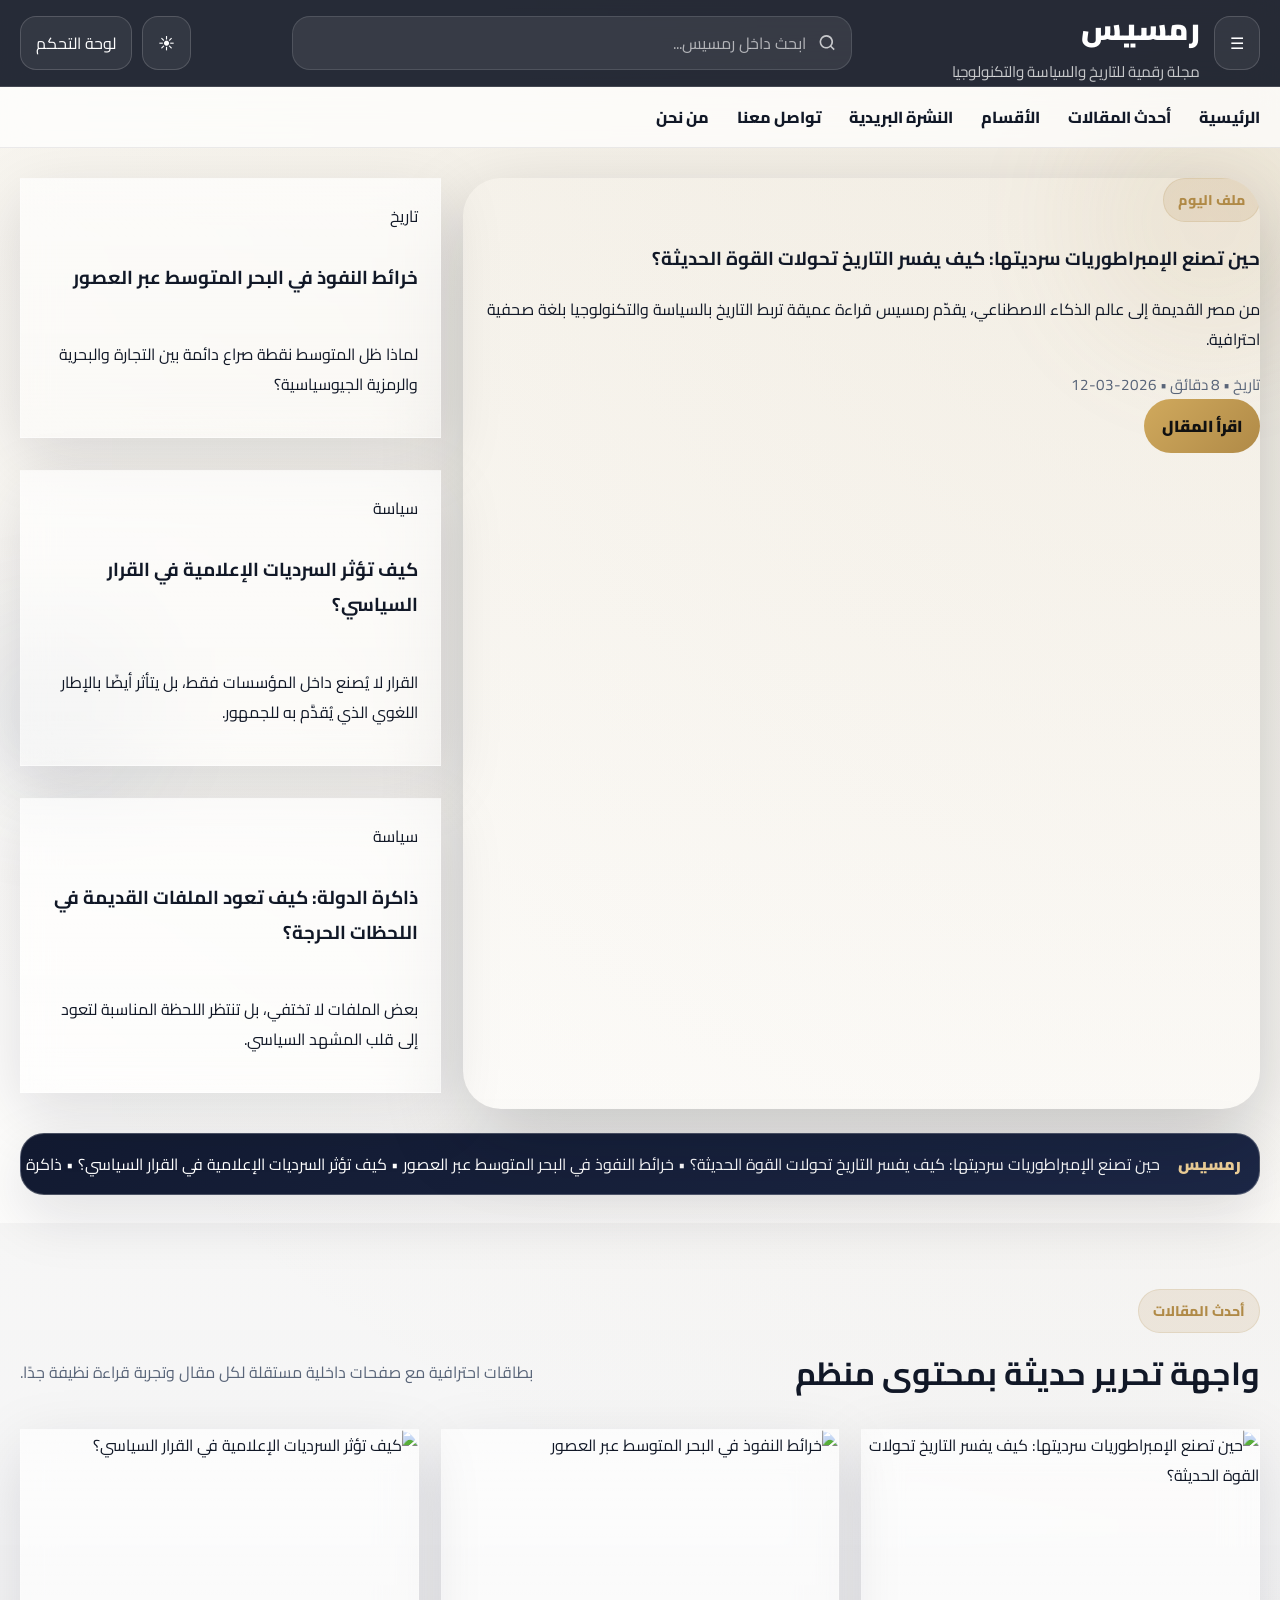
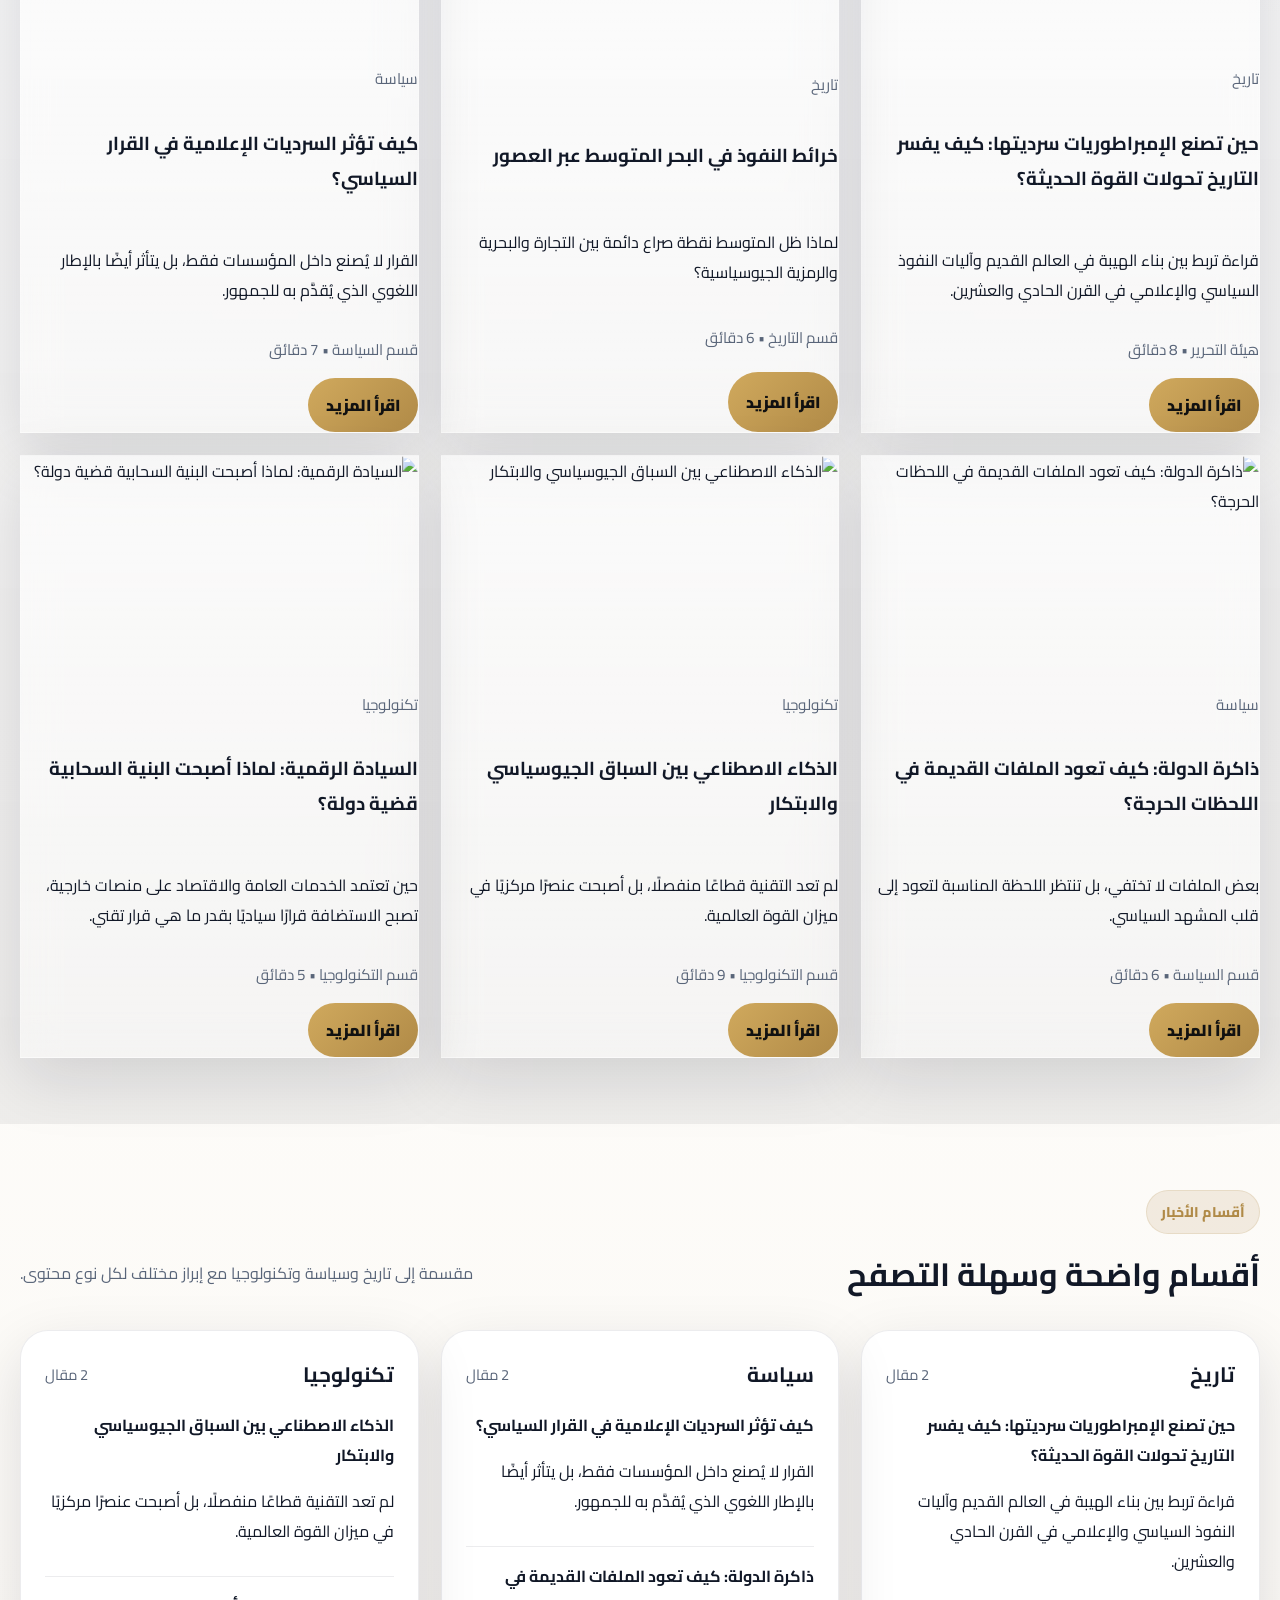
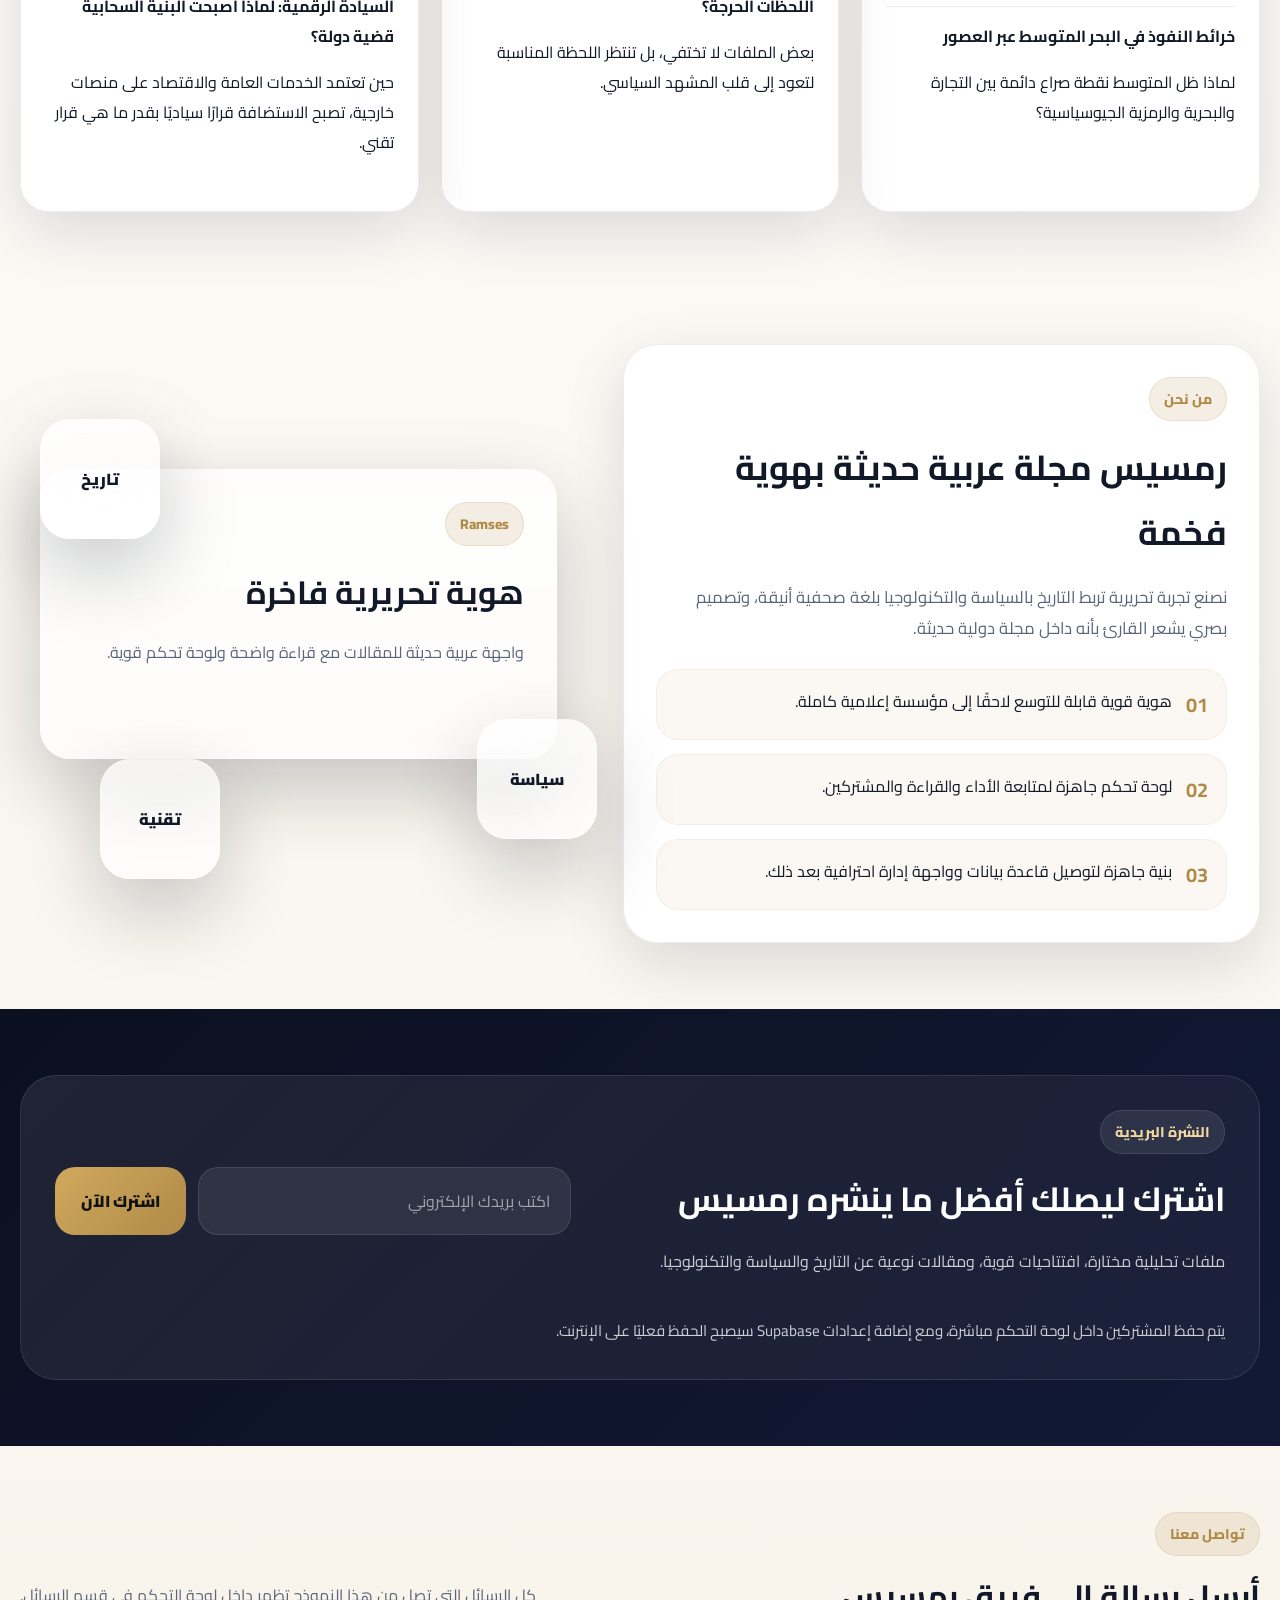
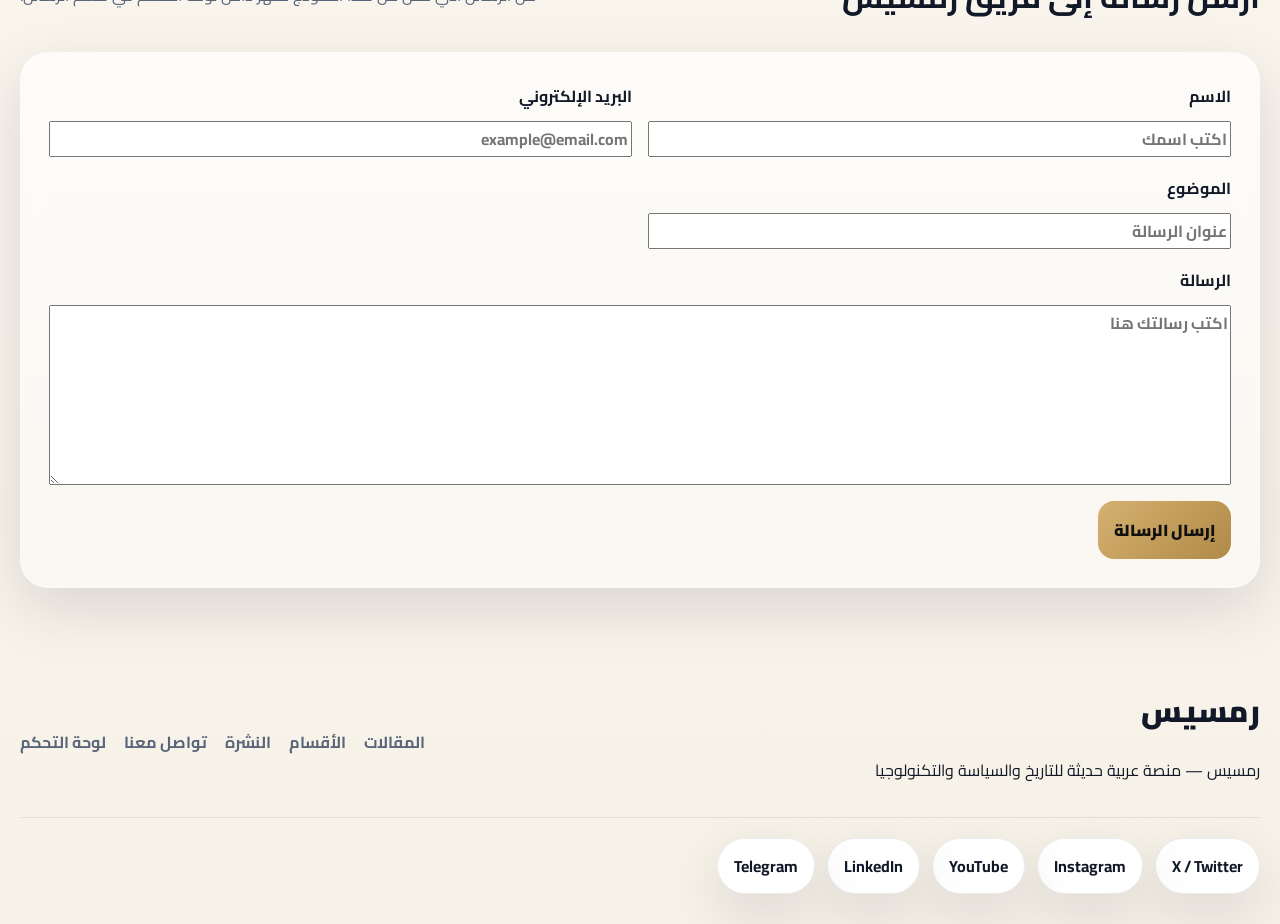
==== index.html @ 60352317 "Add files via upload" ====
<!DOCTYPE html>
<html lang="ar" dir="rtl">
<head>
  <meta charset="UTF-8" />
  <meta name="viewport" content="width=device-width, initial-scale=1.0" />
  <title>رمسيس | مجلة التاريخ والسياسة والتكنولوجيا</title>
  <meta name="description" content="رمسيس — مجلة رقمية عربية احترافية عن التاريخ والسياسة والتكنولوجيا." />
  <link rel="preconnect" href="https://fonts.googleapis.com">
  <link rel="preconnect" href="https://fonts.gstatic.com" crossorigin>
  <link href="https://fonts.googleapis.com/css2?family=Cairo:wght@400;600;700;800;900&family=Inter:wght@400;500;600;700;800&display=swap" rel="stylesheet">
  <link rel="stylesheet" href="styles.css" />
</head>
<body>
  <div class="bg-orb orb-1"></div>
  <div class="bg-orb orb-2"></div>

  <header class="topbar">
    <div class="container topbar-inner">
      <div class="brand-wrap">
        <button class="menu-btn">☰</button>
        <div>
          <div class="brand" id="brandName">رمسيس</div>
          <div class="brand-sub" id="brandTag">مجلة رقمية للتاريخ والسياسة والتكنولوجيا</div>
        </div>
      </div>

      <div class="top-search-wrap desktop-only" id="topSearchWrap">
        <svg viewBox="0 0 24 24" aria-hidden="true"><path d="M10.5 4a6.5 6.5 0 1 1 0 13 6.5 6.5 0 0 1 0-13Zm0-2a8.5 8.5 0 1 0 5.33 15.13l4.02 4.02 1.41-1.41-4.02-4.02A8.5 8.5 0 0 0 10.5 2Z"/></svg>
        <input id="topSearchInput" type="text" placeholder="ابحث داخل رمسيس..." />
      </div>

      <div class="top-actions">
        <button class="theme-toggle" id="themeToggle" title="تبديل النمط">☀</button>
        <a class="admin-link" href="admin.html">لوحة التحكم</a>
      </div>
    </div>
  </header>

  <nav class="main-nav">
    <div class="container nav-inner">
      <a href="#home">الرئيسية</a>
      <a href="#latest">أحدث المقالات</a>
      <a href="#news">الأقسام</a>
      <a href="#newsletter">النشرة البريدية</a>
      <a href="#contact">تواصل معنا</a>
      <a href="#about">من نحن</a>
    </div>
  </nav>

  <main>
    <section class="hero" id="home">
      <div class="container hero-grid">
        <article class="hero-main reveal visible floating-card" id="heroArticle"></article>
        <div class="hero-side" id="heroSide"></div>
      </div>
    </section>

    <section class="ticker-wrap reveal visible">
      <div class="container">
        <div class="ticker glass-panel">
          <div class="ticker-label">رمسيس</div>
          <div class="ticker-track" id="tickerTrack"></div>
        </div>
      </div>
    </section>

    <section class="section compact-search-section mobile-only reveal visible">
      <div class="container">
        <div class="section-head mini-head">
          <div>
            <span class="section-kicker">بحث</span>
            <h2 id="searchTitle">ابحث داخل رمسيس</h2>
          </div>
        </div>
        <div class="search-box premium-input">
          <input id="searchInputMobile" type="text" placeholder="ابحث عن مقال أو كلمة مفتاحية..." />
        </div>
      </div>
    </section>

    <section class="section alt" id="latest">
      <div class="container">
        <div class="section-head reveal visible">
          <div>
            <span class="section-kicker">أحدث المقالات</span>
            <h2 id="latestHeading">واجهة تحرير حديثة بمحتوى منظم</h2>
          </div>
          <p id="latestDesc">بطاقات احترافية مع صفحات داخلية مستقلة لكل مقال وتجربة قراءة نظيفة جدًا.</p>
        </div>
        <div class="cards-grid three" id="latestGrid"></div>
      </div>
    </section>

    <section class="section" id="news">
      <div class="container">
        <div class="section-head reveal visible">
          <div>
            <span class="section-kicker">أقسام الأخبار</span>
            <h2 id="sectionsHeading">أقسام واضحة وسهلة التصفح</h2>
          </div>
          <p id="sectionsDesc">مقسمة إلى تاريخ وسياسة وتكنولوجيا مع إبراز مختلف لكل نوع محتوى.</p>
        </div>
        <div class="news-sections-grid" id="newsSections"></div>
      </div>
    </section>

    <section class="section premium-split" id="about">
      <div class="container split-grid">
        <div class="about-card glass-panel reveal visible slide-up">
          <span class="section-kicker">من نحن</span>
          <h2 id="aboutTitle">رمسيس مجلة عربية حديثة بهوية فخمة</h2>
          <p id="aboutText">نصنع تجربة تحريرية تربط التاريخ بالسياسة والتكنولوجيا بلغة صحفية أنيقة، وتصميم بصري يشعر القارئ بأنه داخل مجلة دولية حديثة.</p>
          <div class="about-points">
            <div class="about-point"><strong>01</strong><span id="aboutPoint1">هوية قوية قابلة للتوسع لاحقًا إلى مؤسسة إعلامية كاملة.</span></div>
            <div class="about-point"><strong>02</strong><span id="aboutPoint2">لوحة تحكم جاهزة لمتابعة الأداء والقراءة والمشتركين.</span></div>
            <div class="about-point"><strong>03</strong><span id="aboutPoint3">بنية جاهزة لتوصيل قاعدة بيانات وواجهة إدارة احترافية بعد ذلك.</span></div>
          </div>
        </div>
        <div class="about-visual reveal visible scale-in">
          <div class="about-stack">
            <div class="floating-panel big">
              <span class="mini-tag">Ramses</span>
              <h3 id="aboutCardTitle">هوية تحريرية فاخرة</h3>
              <p id="aboutCardText">واجهة عربية حديثة للمقالات مع قراءة واضحة ولوحة تحكم قوية.</p>
            </div>
            <div class="floating-panel small panel-a"><span>تاريخ</span></div>
            <div class="floating-panel small panel-b"><span>سياسة</span></div>
            <div class="floating-panel small panel-c"><span>تقنية</span></div>
          </div>
        </div>
      </div>
    </section>

    <section class="section dark-section" id="newsletter">
      <div class="container newsletter-shell reveal visible slide-up">
        <div class="newsletter-copy">
          <span class="section-kicker light">النشرة البريدية</span>
          <h2 id="newsletterTitle">اشترك ليصلك أفضل ما ينشره رمسيس</h2>
          <p id="newsletterText">ملفات تحليلية مختارة، افتتاحيات قوية، ومقالات نوعية عن التاريخ والسياسة والتكنولوجيا.</p>
        </div>
        <form class="newsletter-form" id="newsletterForm">
          <input id="newsletterInput" type="email" placeholder="اكتب بريدك الإلكتروني" required />
          <button type="submit" id="newsletterBtn">اشترك الآن</button>
        </form>
        <div class="newsletter-note" id="newsletterNote">يتم حفظ المشتركين داخل لوحة التحكم مباشرة، ومع إضافة إعدادات Supabase سيصبح الحفظ فعليًا على الإنترنت.</div>
      </div>
    </section>

    <section class="section" id="contact">
      <div class="container">
        <div class="section-head reveal visible">
          <div>
            <span class="section-kicker">تواصل معنا</span>
            <h2>أرسل رسالة إلى فريق رمسيس</h2>
          </div>
          <p>كل الرسائل التي تصل من هذا النموذج تظهر داخل لوحة التحكم في قسم الرسائل.</p>
        </div>
        <div class="contact-shell glass-panel reveal visible slide-up">
          <form id="contactForm" class="contact-form-grid">
            <label>
              <span>الاسم</span>
              <input type="text" id="contactName" placeholder="اكتب اسمك" required />
            </label>
            <label>
              <span>البريد الإلكتروني</span>
              <input type="email" id="contactEmail" placeholder="example@email.com" required />
            </label>
            <label>
              <span>الموضوع</span>
              <input type="text" id="contactSubject" placeholder="عنوان الرسالة" required />
            </label>
            <label class="full-span">
              <span>الرسالة</span>
              <textarea id="contactMessage" placeholder="اكتب رسالتك هنا" required></textarea>
            </label>
            <div class="full-span contact-actions-row">
              <button type="submit" class="primary-btn contact-submit-btn">إرسال الرسالة</button>
              <div id="contactStatus" class="form-status"></div>
            </div>
          </form>
        </div>
      </div>
    </section>
  </main>

  <footer class="footer" id="footer">
    <div class="container footer-top">
      <div>
        <div class="brand">رمسيس</div>
        <p id="footerText">رمسيس — منصة عربية حديثة للتاريخ والسياسة والتكنولوجيا</p>
      </div>
      <div class="footer-links">
        <a href="#latest">المقالات</a>
        <a href="#news">الأقسام</a>
        <a href="#newsletter">النشرة</a>
        <a href="#contact">تواصل معنا</a>
        <a href="admin.html">لوحة التحكم</a>
      </div>
    </div>
    <div class="container social-row" id="socialRow"></div>
  </footer>

  <script src="data.js"></script>
  <script src="app.js"></script>
</body>
</html>
---- styles.css ----
:root {
  --bg: #0b1020;
  --bg-2: #121935;
  --gold: #b08a47;
  --gold-soft: rgba(176, 138, 71, 0.14);
  --surface: #f4efe7;
  --surface-2: #ffffff;
  --surface-3: rgba(255,255,255,0.7);
  --text: #111827;
  --muted: #596579;
  --border: rgba(255,255,255,.14);
  --line: rgba(17,24,39,.08);
  --shadow: 0 20px 60px rgba(12, 18, 35, 0.13);
  --shadow-strong: 0 30px 80px rgba(8, 12, 25, 0.22);
  --container: 1240px;
  --radius-xl: 34px;
  --radius-lg: 26px;
  --radius-md: 20px;
  --transition: all .35s ease;
}

html[data-theme="dark"] {
  --surface: #101829;
  --surface-2: #111a2d;
  --surface-3: rgba(16,24,41,0.82);
  --text: #eef2ff;
  --muted: #b3bdd0;
  --line: rgba(255,255,255,.08);
  --shadow: 0 20px 60px rgba(0, 0, 0, .28);
  background: #070b14;
}

* { box-sizing: border-box; }
html { scroll-behavior: smooth; }
body {
  margin: 0;
  font-family: "Cairo", "Inter", sans-serif;
  color: var(--text);
  background:
    radial-gradient(circle at top right, rgba(176,138,71,.1), transparent 28%),
    linear-gradient(180deg, #f8f6f1 0%, #ffffff 26%, #f7f2e8 100%);
  overflow-x: hidden;
}
html[data-theme="dark"] body {
  background:
    radial-gradient(circle at top right, rgba(176,138,71,.12), transparent 24%),
    linear-gradient(180deg, #070b14 0%, #0c1322 42%, #09111f 100%);
}
a { color: inherit; text-decoration: none; }
img { display: block; max-width: 100%; }
button, input, textarea { font: inherit; }
.container { width: min(100% - 32px, var(--container)); margin: 0 auto; position: relative; z-index: 2; }
.desktop-only { display: block; }
.mobile-only { display: none; }

.bg-orb {
  position: fixed;
  border-radius: 999px;
  filter: blur(60px);
  pointer-events: none;
  z-index: 0;
  opacity: .5;
  animation: floatOrb 12s ease-in-out infinite;
}
.orb-1 { width: 260px; height: 260px; background: rgba(176,138,71,.18); top: 90px; right: -60px; }
.orb-2 { width: 180px; height: 180px; background: rgba(30,61,122,.16); bottom: 100px; left: -40px; animation-delay: -4s; }
@keyframes floatOrb { 0%,100% { transform: translateY(0px); } 50% { transform: translateY(26px); } }

.topbar {
  position: sticky;
  top: 0;
  z-index: 60;
  background: rgba(10, 15, 30, .88);
  backdrop-filter: blur(18px);
  border-bottom: 1px solid var(--border);
}
.topbar-inner {
  min-height: 84px;
  display: grid;
  grid-template-columns: auto 1fr auto;
  gap: 18px;
  align-items: center;
}
.brand-wrap { display: flex; align-items: center; gap: 14px; color: #fff; }
.brand { font-size: 1.9rem; font-weight: 900; letter-spacing: .3px; }
.brand-sub { color: rgba(255,255,255,.74); font-size: .95rem; }
.menu-btn, .lang-toggle, .admin-link, .theme-toggle {
  border: 1px solid rgba(255,255,255,.16);
  background: rgba(255,255,255,.06);
  color: #fff;
  border-radius: 16px;
  padding: 11px 15px;
  transition: var(--transition);
}
.menu-btn:hover, .lang-toggle:hover, .admin-link:hover, .theme-toggle:hover { transform: translateY(-2px); background: rgba(255,255,255,.12); }
.top-actions { display: flex; align-items: center; gap: 10px; }
.top-search-wrap {
  display: flex; align-items: center; gap: 10px;
  background: rgba(255,255,255,.08);
  border: 1px solid rgba(255,255,255,.12);
  border-radius: 18px;
  padding: 0 14px;
  height: 54px;
  max-width: 560px;
  width: 100%;
  justify-self: center;
}
.top-search-wrap svg { width: 20px; height: 20px; fill: rgba(255,255,255,.72); }
.top-search-wrap input { background: transparent; border: 0; outline: none; color: #fff; width: 100%; }
.top-search-wrap input::placeholder { color: rgba(255,255,255,.62); }

.main-nav { background: var(--surface-3); border-bottom: 1px solid var(--line); backdrop-filter: blur(16px); position: sticky; top: 84px; z-index: 40; }
.nav-inner { min-height: 60px; display: flex; align-items: center; gap: 28px; overflow-x: auto; }
.nav-inner a { font-weight: 800; color: var(--text); white-space: nowrap; position: relative; }
.nav-inner a::after { content: ""; position: absolute; inset-inline-start: 0; bottom: -10px; width: 0; height: 3px; background: var(--gold); border-radius: 999px; transition: var(--transition); }
.nav-inner a:hover::after { width: 100%; }

.glass-panel {
  background: linear-gradient(180deg, rgba(255,255,255,.65), rgba(255,255,255,.4));
  backdrop-filter: blur(18px);
  border: 1px solid rgba(255,255,255,.24);
  box-shadow: var(--shadow);
}
html[data-theme="dark"] .glass-panel {
  background: linear-gradient(180deg, rgba(17,26,45,.82), rgba(17,26,45,.68));
  border-color: rgba(255,255,255,.08);
}

.hero { padding: 30px 0 24px; }
.hero-grid { display: grid; grid-template-columns: 1.8fr .95fr; gap: 22px; }
.hero-main, .article-card, .news-section-card, .sidebar-card, .about-card, .newsletter-shell, .article-content-card {
  transform: translateY(0);
  transition: var(--transition);
}
.hero-main:hover, .article-card:hover, .news-section-card:hover, .sidebar-card:hover, .about-card:hover, .news-item:hover {
  transform: translateY(-6px);
}
.floating-card { animation: gentleFloat 7s ease-in-out infinite; }
@keyframes gentleFloat { 0%,100% { transform: translateY(0); } 50% { transform: translateY(-8px); } }
.hero-main { position: relative; min-height: 660px; border-radius: 38px; overflow: hidden; box-shadow: var(--shadow-strong); }
.hero-main img { width: 100%; height: 100%; object-fit: cover; transform: scale(1.02); }
.hero-overlay { position: absolute; inset: 0; background: linear-gradient(180deg, rgba(5,8,18,.08), rgba(5,8,18,.52) 55%, rgba(5,8,18,.94)); }
.hero-content { position: absolute; inset-inline: 0; bottom: 0; padding: 38px; color: #fff; z-index: 2; }
.eyebrow, .section-kicker, .card-tag, .mini-tag {
  display: inline-flex; align-items: center; gap: 8px;
  background: var(--gold-soft);
  color: var(--gold);
  font-weight: 800;
  border-radius: 999px;
  padding: 8px 14px;
  font-size: .88rem;
  border: 1px solid rgba(176,138,71,.16);
}
.section-kicker.light { background: rgba(255,255,255,.08); color: #f4d8a0; border-color: rgba(255,255,255,.1); }
.hero-content h1 { font-size: clamp(2.1rem, 4vw, 4.2rem); line-height: 1.08; margin: 18px 0 14px; max-width: 820px; }
.hero-content p { max-width: 760px; font-size: 1.07rem; color: rgba(255,255,255,.84); }
.hero-meta, .article-meta-row, .card-meta { display: flex; align-items: center; gap: 10px; color: rgba(255,255,255,.8); font-size: .95rem; margin-top: 12px; flex-wrap: wrap; }
.hero-actions { display: flex; gap: 12px; align-items: center; margin-top: 16px; }
.hero-read-btn, .read-link {
  display: inline-block;
  margin-top: 16px;
  padding: 13px 18px;
  background: rgba(255,255,255,.13);
  border: 1px solid rgba(255,255,255,.16);
  color: #fff;
  border-radius: 16px;
  font-weight: 800;
  transition: var(--transition);
}
.hero-read-btn:hover, .read-link:hover { transform: translateY(-2px); }
.read-link { color: var(--bg); background: var(--surface); border-color: var(--line); }
html[data-theme="dark"] .read-link { color: #fff; background: rgba(255,255,255,.08); border-color: rgba(255,255,255,.08); }
.hero-side { display: grid; gap: 16px; }
.mini-card {
  background: var(--surface-2); border: 1px solid var(--line); border-radius: 30px; padding: 22px;
  min-height: 198px; display: flex; justify-content: space-between; gap: 16px; box-shadow: var(--shadow); transition: var(--transition);
}
.mini-card:nth-child(1) { animation: appearUp .7s ease both; }
.mini-card:nth-child(2) { animation: appearUp .9s ease both; }
.mini-card:nth-child(3) { animation: appearUp 1.1s ease both; }
.mini-card h3 { margin: 14px 0 0; font-size: 1.25rem; line-height: 1.35; }
.mini-arrow { font-size: 1.5rem; color: var(--gold); }

.ticker-wrap { padding: 0 0 28px; }
.ticker { color: #fff; border-radius: 24px; padding: 15px 18px; display: flex; gap: 18px; overflow: hidden; align-items: center; background: linear-gradient(135deg, #121a31, #1c2746); }
.ticker-label { font-weight: 900; color: #f2d39a; white-space: nowrap; }
.ticker-track { display: flex; gap: 28px; white-space: nowrap; animation: ticker 24s linear infinite; }
@keyframes ticker { from { transform: translateX(0);} to { transform: translateX(-35%);} }

.section { padding: 66px 0; position: relative; z-index: 1; }
.section.alt { background: linear-gradient(180deg, rgba(10,15,30,.03), rgba(10,15,30,.06)); }
html[data-theme="dark"] .section.alt { background: linear-gradient(180deg, rgba(255,255,255,.02), rgba(255,255,255,.03)); }
.section-head { display: flex; justify-content: space-between; align-items: end; gap: 20px; margin-bottom: 26px; }
.section-head h2 { font-size: clamp(1.8rem, 2.5vw, 3.1rem); margin: 10px 0 0; }
.section-head p { max-width: 640px; color: var(--muted); font-size: 1rem; }
.mini-head h2 { margin-top: 12px; }
.search-box input, .newsletter-form input, .newsletter-form button, .panel input, .panel textarea {
  width: 100%; padding: 18px 20px; border: 1px solid var(--line); background: var(--surface-2); border-radius: 20px; font: inherit; box-shadow: var(--shadow);
  color: var(--text);
}
.panel textarea { min-height: 120px; resize: vertical; }
.premium-input input:focus, .top-search-wrap input:focus, .newsletter-form input:focus, .panel input:focus, .panel textarea:focus { outline: 2px solid rgba(176,138,71,.3); }
.cards-grid.three { display: grid; grid-template-columns: repeat(3, 1fr); gap: 22px; }
.article-card {
  background: var(--surface-2); border-radius: 30px; overflow: hidden; box-shadow: var(--shadow); border: 1px solid var(--line);
}
.article-card img { width: 100%; height: 250px; object-fit: cover; transition: transform .6s ease; }
.article-card:hover img { transform: scale(1.04); }
.card-body { padding: 24px; }
.card-body h3 { font-size: 1.3rem; line-height: 1.4; margin: 14px 0 10px; }
.card-body p { color: var(--muted); margin: 0; min-height: 64px; }

.news-sections-grid { display: grid; grid-template-columns: repeat(3, 1fr); gap: 22px; }
.news-section-card { background: var(--surface-2); border-radius: 30px; padding: 22px; box-shadow: var(--shadow); border: 1px solid var(--line); }
.news-section-head { display: flex; justify-content: space-between; align-items: center; margin-bottom: 18px; gap: 10px; }
.news-section-head h3 { margin: 0; font-size: 1.3rem; }
.news-section-head span { color: var(--muted); font-size: .92rem; }
.news-item { display: grid; grid-template-columns: 88px 1fr; gap: 14px; padding: 14px 0; border-top: 1px solid var(--line); transition: var(--transition); }
.news-item:first-of-type { border-top: 0; padding-top: 0; }
.news-item img { width: 88px; height: 88px; border-radius: 18px; object-fit: cover; }
.news-item strong { display: block; line-height: 1.45; }
.news-item p { margin: 8px 0 0; color: var(--muted); font-size: .95rem; }

.premium-split { overflow: hidden; }
.split-grid { display: grid; grid-template-columns: 1.05fr .95fr; gap: 26px; align-items: center; }
.about-card {
  padding: 32px; border-radius: 34px; background: var(--surface-2); box-shadow: var(--shadow); border: 1px solid var(--line);
}
.about-card h2 { font-size: clamp(1.8rem, 2.7vw, 3rem); margin: 14px 0; }
.about-card p { color: var(--muted); font-size: 1.04rem; line-height: 1.9; }
.about-points { display: grid; gap: 14px; margin-top: 24px; }
.about-point { display: grid; grid-template-columns: auto 1fr; gap: 14px; align-items: start; padding: 16px 18px; border-radius: 22px; background: rgba(176,138,71,.06); border: 1px solid rgba(176,138,71,.1); }
.about-point strong { color: var(--gold); font-size: 1.25rem; }
.about-visual { position: relative; min-height: 470px; }
.about-stack { position: relative; width: 100%; height: 100%; min-height: 470px; }
.floating-panel {
  position: absolute; background: linear-gradient(180deg, rgba(255,255,255,.82), rgba(255,255,255,.65));
  backdrop-filter: blur(22px); border: 1px solid rgba(255,255,255,.3); box-shadow: var(--shadow-strong); border-radius: 30px;
}
html[data-theme="dark"] .floating-panel { background: linear-gradient(180deg, rgba(18,25,53,.9), rgba(18,25,53,.8)); border-color: rgba(255,255,255,.08); }
.floating-panel.big { inset: 60px 40px 120px 20px; padding: 32px; animation: floatCard 7s ease-in-out infinite; }
.floating-panel.small { width: 120px; height: 120px; display: grid; place-items: center; font-weight: 900; animation: floatCard 8s ease-in-out infinite; }
.panel-a { top: 10px; inset-inline-end: 20px; animation-delay: -1s; }
.panel-b { bottom: 40px; inset-inline-start: 0; animation-delay: -2.4s; }
.panel-c { bottom: 0; inset-inline-end: 80px; animation-delay: -3.2s; }
.floating-panel.big h3 { font-size: 2rem; margin: 16px 0 10px; }
.floating-panel.big p { color: var(--muted); line-height: 1.8; }
@keyframes floatCard { 0%,100% { transform: translateY(0) rotate(0deg); } 50% { transform: translateY(-10px) rotate(.4deg); } }

.dark-section { background: linear-gradient(135deg, var(--bg), var(--bg-2)); color: #fff; }
.newsletter-shell {
  border-radius: 36px; padding: 34px; display: grid; grid-template-columns: 1.1fr .9fr; gap: 24px; align-items: center;
  background: linear-gradient(135deg, rgba(255,255,255,.08), rgba(255,255,255,.04)); border: 1px solid rgba(255,255,255,.1);
}
.newsletter-copy h2 { font-size: clamp(1.8rem, 2.6vw, 3rem); margin: 14px 0 10px; }
.newsletter-copy p, .newsletter-note { color: rgba(255,255,255,.78); }
.newsletter-form { display: grid; grid-template-columns: 1fr auto; gap: 12px; }
.newsletter-form input { background: rgba(255,255,255,.08); color: #fff; border-color: rgba(255,255,255,.1); box-shadow: none; }
.newsletter-form input::placeholder { color: rgba(255,255,255,.56); }
.newsletter-form button { width: auto; padding-inline: 26px; background: linear-gradient(135deg, #d0a95d, #b08a47); color: #111; font-weight: 900; border: 0; cursor: pointer; box-shadow: none; }
.newsletter-form button:hover { transform: translateY(-2px); }
.newsletter-note { grid-column: 1 / -1; font-size: .95rem; }

.footer { padding: 28px 0 30px; background: transparent; }
.footer-top { display: flex; justify-content: space-between; gap: 20px; align-items: center; padding-bottom: 16px; border-bottom: 1px solid var(--line); }
.footer-links { display: flex; gap: 18px; flex-wrap: wrap; color: var(--muted); font-weight: 700; }
.social-row { display: flex; flex-wrap: wrap; gap: 12px; padding-top: 20px; }
.social-link {
  padding: 12px 16px; border-radius: 999px; border: 1px solid var(--line); background: var(--surface-2); box-shadow: var(--shadow);
  transition: var(--transition); font-weight: 700;
}
.social-link:hover { transform: translateY(-2px); }

.article-page { padding-bottom: 40px; }
.article-hero-wrap { display: grid; grid-template-columns: 1.15fr .85fr; gap: 22px; align-items: end; }
.article-hero-media { min-height: 520px; overflow: hidden; border-radius: 34px; box-shadow: var(--shadow-strong); }
.article-hero-media img { width: 100%; height: 100%; object-fit: cover; }
.article-hero-card { background: var(--surface-2); border-radius: 34px; padding: 30px; box-shadow: var(--shadow); border: 1px solid var(--line); }
.article-hero-card h1 { font-size: clamp(2rem, 3.4vw, 3.6rem); line-height: 1.12; margin: 16px 0 12px; }
.article-hero-card p { color: var(--muted); line-height: 1.85; }
.article-layout { display: grid; grid-template-columns: 1.15fr .55fr; gap: 22px; }
.article-content-card { background: var(--surface-2); border-radius: 32px; padding: 34px; box-shadow: var(--shadow); border: 1px solid var(--line); }
.article-body p { font-size: 1.09rem; line-height: 2.15; margin: 0 0 22px; color: var(--text); }
.article-body blockquote {
  margin: 26px 0 0; padding: 24px; border-radius: 24px; background: linear-gradient(135deg, rgba(176,138,71,.09), rgba(176,138,71,.03));
  border-inline-start: 4px solid var(--gold); font-size: 1.1rem; font-weight: 700;
}
.article-sidebar { display: grid; gap: 18px; align-content: start; position: sticky; top: 160px; height: fit-content; }
.sidebar-card { background: var(--surface-2); border-radius: 28px; padding: 24px; box-shadow: var(--shadow); border: 1px solid var(--line); }
.related-list { display: grid; gap: 14px; }
.related-item { display: grid; grid-template-columns: 88px 1fr; gap: 12px; align-items: start; }
.related-item img { width: 88px; height: 88px; object-fit: cover; border-radius: 18px; }
.related-item strong { line-height: 1.4; }
.related-item p { color: var(--muted); margin: 6px 0 0; font-size: .93rem; }

.admin-body { background: linear-gradient(180deg, #f7f3eb, #fff); }
.admin-layout { display: grid; grid-template-columns: 290px 1fr; min-height: 100vh; }
.admin-sidebar {
  background: linear-gradient(180deg, var(--bg), #0f1730); color: #fff; padding: 28px 22px; display: flex; flex-direction: column; justify-content: space-between; border-inline-end: 1px solid rgba(255,255,255,.08);
}
.admin-logo { font-size: 2rem; font-weight: 900; }
.admin-sub { color: rgba(255,255,255,.66); }
.admin-nav { display: grid; gap: 10px; margin-top: 20px; }
.tab-btn, .back-site, .ghost-btn, .primary-btn {
  border-radius: 16px; border: 1px solid rgba(255,255,255,.08); padding: 14px 16px; background: rgba(255,255,255,.06); color: inherit; text-align: start; cursor: pointer; transition: var(--transition);
}
.tab-btn.active, .primary-btn { background: linear-gradient(135deg, #d5b16f, #b08a47); color: #111; font-weight: 900; }
.admin-main { padding: 28px; }
.admin-header { display: flex; justify-content: space-between; gap: 18px; align-items: center; margin-bottom: 24px; }
.admin-header h1 { margin: 8px 0 0; }
.admin-kicker { color: var(--gold); font-weight: 800; }
.admin-actions { display: flex; gap: 10px; }
.ghost-btn { background: var(--surface-2); color: var(--text); border: 1px solid var(--line); }
.admin-grid { display: grid; grid-template-columns: 1.15fr .85fr; gap: 22px; align-items: start; }
.panel {
  background: var(--surface-2); border-radius: 28px; padding: 24px; box-shadow: var(--shadow); border: 1px solid var(--line); display: none;
}
.panel.active, .preview-panel { display: block; }
.panel h2 { margin-top: 0; }
.panel label { display: grid; gap: 10px; margin-bottom: 18px; font-weight: 700; }
.note-box, .preview-card { padding: 22px; border-radius: 22px; background: linear-gradient(135deg, rgba(176,138,71,.09), rgba(176,138,71,.03)); border: 1px solid rgba(176,138,71,.12); }
.preview-card h3 { margin: 12px 0 8px; }

.reveal { opacity: 0; transform: translateY(26px); transition: opacity .7s ease, transform .7s ease; }
.reveal.visible { opacity: 1; transform: translateY(0); }
.slide-up.visible { animation: appearUp .9s ease both; }
.scale-in.visible { animation: scaleIn .9s ease both; }
@keyframes appearUp { from { opacity: 0; transform: translateY(30px); } to { opacity: 1; transform: translateY(0); } }
@keyframes scaleIn { from { opacity: 0; transform: scale(.96); } to { opacity: 1; transform: scale(1); } }
.empty-state { padding: 34px; background: var(--surface-2); border: 1px dashed var(--line); border-radius: 24px; text-align: center; box-shadow: var(--shadow); }

@media (max-width: 1100px) {
  .hero-grid, .cards-grid.three, .news-sections-grid, .split-grid, .article-hero-wrap, .article-layout, .newsletter-shell, .admin-layout, .admin-grid { grid-template-columns: 1fr; }
  .topbar-inner { grid-template-columns: 1fr; }
  .desktop-only { display: none; }
  .mobile-only { display: block; }
  .main-nav { top: 84px; }
  .article-sidebar { position: static; }
  .footer-top { flex-direction: column; align-items: start; }
}

@media (max-width: 760px) {
  .brand { font-size: 1.6rem; }
  .brand-sub { font-size: .84rem; }
  .top-actions { flex-wrap: wrap; }
  .hero-main { min-height: 540px; }
  .hero-content { padding: 24px; }
  .section { padding: 52px 0; }
  .section-head { flex-direction: column; align-items: start; }
  .newsletter-form { grid-template-columns: 1fr; }
  .news-item, .related-item { grid-template-columns: 72px 1fr; }
  .news-item img, .related-item img { width: 72px; height: 72px; }
  .admin-main { padding: 18px; }
  .admin-sidebar { padding: 20px; }
}


/* ===== Ramses analytics upgrade ===== */
.story-card { display: grid; gap: 14px; }
.story-cover { width: 100%; height: 220px; object-fit: cover; border-radius: 20px; }
.story-tag, .hero-meta, .story-meta { color: var(--muted); font-size: .95rem; }
.story-link, .hero-link { display: inline-flex; width: fit-content; align-items: center; justify-content: center; padding: 12px 18px; border-radius: 999px; background: linear-gradient(135deg, #d0a95d, #b08a47); color: #111; font-weight: 900; }
.hero-main { background-size: cover; background-position: center; }
.hero-side-card { display: grid; gap: 10px; padding: 22px; margin-bottom: 16px; }
.news-section-card { padding: 24px; border-radius: 28px; background: var(--surface-2); border: 1px solid var(--line); box-shadow: var(--shadow); }
.news-section-head { display: flex; justify-content: space-between; gap: 12px; align-items: center; margin-bottom: 16px; }
.news-link-item { display: block; padding: 14px 0; border-top: 1px solid var(--line); }
.news-link-item:first-child { border-top: 0; padding-top: 0; }
.contact-shell { padding: 28px; border-radius: 28px; }
.contact-form-grid { display: grid; grid-template-columns: repeat(2, minmax(0, 1fr)); gap: 16px; }
.contact-form-grid label { display: grid; gap: 10px; font-weight: 700; }
.contact-form-grid textarea { min-height: 180px; resize: vertical; }
.full-span { grid-column: 1 / -1; }
.contact-actions-row { display: flex; align-items: center; gap: 16px; flex-wrap: wrap; }
.contact-submit-btn { border: 0; cursor: pointer; }
.form-status { min-height: 24px; font-weight: 700; }
.form-status.success { color: #168a49; }
.form-status.error { color: #c53d3d; }
.article-stats-mini { display: grid; gap: 12px; }
.article-stat-box { display: grid; gap: 8px; padding: 14px; border: 1px solid var(--line); border-radius: 18px; background: var(--surface-2); }
.article-stat-box strong { font-size: 1.2rem; }
.analytics-layout { grid-template-columns: 300px 1fr; min-height: 100vh; }
.analytics-sidebar { position: sticky; top: 0; height: 100vh; align-self: start; }
.analytics-main { padding-inline: 28px; }
.analytics-grid .panel { display: none; }
.analytics-grid .panel.active { display: block; }
.analytics-header { margin-bottom: 24px; }
.analytics-header-note { color: var(--muted); margin-top: 10px; }
.wrap-actions { flex-wrap: wrap; }
.dashboard-select { min-width: 170px; padding: 12px 14px; border-radius: 14px; border: 1px solid var(--line); background: white; font-family: inherit; }
.admin-side-stack { display: grid; gap: 12px; margin-top: 22px; }
.full-btn { width: 100%; }
.danger-btn { border-color: rgba(197,61,61,.25); color: #b32727; }
.stats-cards-grid { display: grid; grid-template-columns: repeat(3, minmax(0, 1fr)); gap: 18px; margin: 18px 0 28px; }
.premium-stat { padding: 22px; border-radius: 24px; background: linear-gradient(180deg, rgba(255,255,255,.96), rgba(250,245,237,.9)); border: 1px solid rgba(176,138,71,.14); box-shadow: 0 18px 50px rgba(16,24,40,.08); }
.premium-stat span { color: var(--muted); font-weight: 700; }
.premium-stat strong { display: block; font-size: 2.2rem; margin: 10px 0 6px; }
.premium-stat small { color: var(--muted); }
.charts-grid-2, .tables-grid-2 { display: grid; grid-template-columns: repeat(2, minmax(0, 1fr)); gap: 20px; margin-bottom: 20px; }
.chart-card, .table-card { padding: 22px; border-radius: 28px; }
.chart-head, .table-head { display: flex; justify-content: space-between; gap: 12px; align-items: end; margin-bottom: 16px; }
.chart-head p, .table-head span { color: var(--muted); margin: 0; }
.table-wrap { overflow-x: auto; }
.table-wrap table { width: 100%; border-collapse: collapse; min-width: 640px; }
.table-wrap th, .table-wrap td { text-align: start; padding: 14px 10px; border-bottom: 1px solid var(--line); vertical-align: top; }
.table-wrap th { color: var(--muted); font-size: .92rem; }
.activity-list { display: grid; gap: 14px; }
.activity-item { display: grid; grid-template-columns: auto 1fr auto; gap: 14px; align-items: start; padding: 16px; border-radius: 18px; background: var(--surface-2); border: 1px solid var(--line); }
.activity-badge { display: inline-flex; padding: 8px 12px; border-radius: 999px; background: rgba(176,138,71,.12); font-weight: 800; }
.messages-list { display: grid; gap: 18px; }
.message-card { padding: 22px; border-radius: 26px; }
.message-head { display: flex; justify-content: space-between; gap: 16px; align-items: start; margin-bottom: 14px; }
.message-head p { margin: 6px 0 0; color: var(--muted); }
.message-body { line-height: 1.9; }
.settings-grid { display: grid; grid-template-columns: repeat(2, minmax(0, 1fr)); gap: 16px; }
.settings-grid label { display: grid; gap: 10px; font-weight: 700; }
.settings-grid textarea { min-height: 130px; }
.integration-note { padding: 26px; border-radius: 24px; line-height: 1.9; }
.integration-note code { background: rgba(176,138,71,.12); padding: 4px 8px; border-radius: 8px; }
.empty-state { padding: 24px; text-align: center; color: var(--muted); border: 1px dashed var(--line); border-radius: 18px; }
.no-margin { margin: 0 0 16px; }
canvas { width: 100% !important; height: 340px !important; }

@media (max-width: 1100px) {
  .stats-cards-grid, .charts-grid-2, .tables-grid-2, .settings-grid { grid-template-columns: 1fr 1fr; }
}

@media (max-width: 900px) {
  .analytics-layout, .contact-form-grid, .stats-cards-grid, .charts-grid-2, .tables-grid-2, .settings-grid { grid-template-columns: 1fr; }
  .analytics-sidebar { position: relative; height: auto; }
  .activity-item, .message-head { grid-template-columns: 1fr; }
}
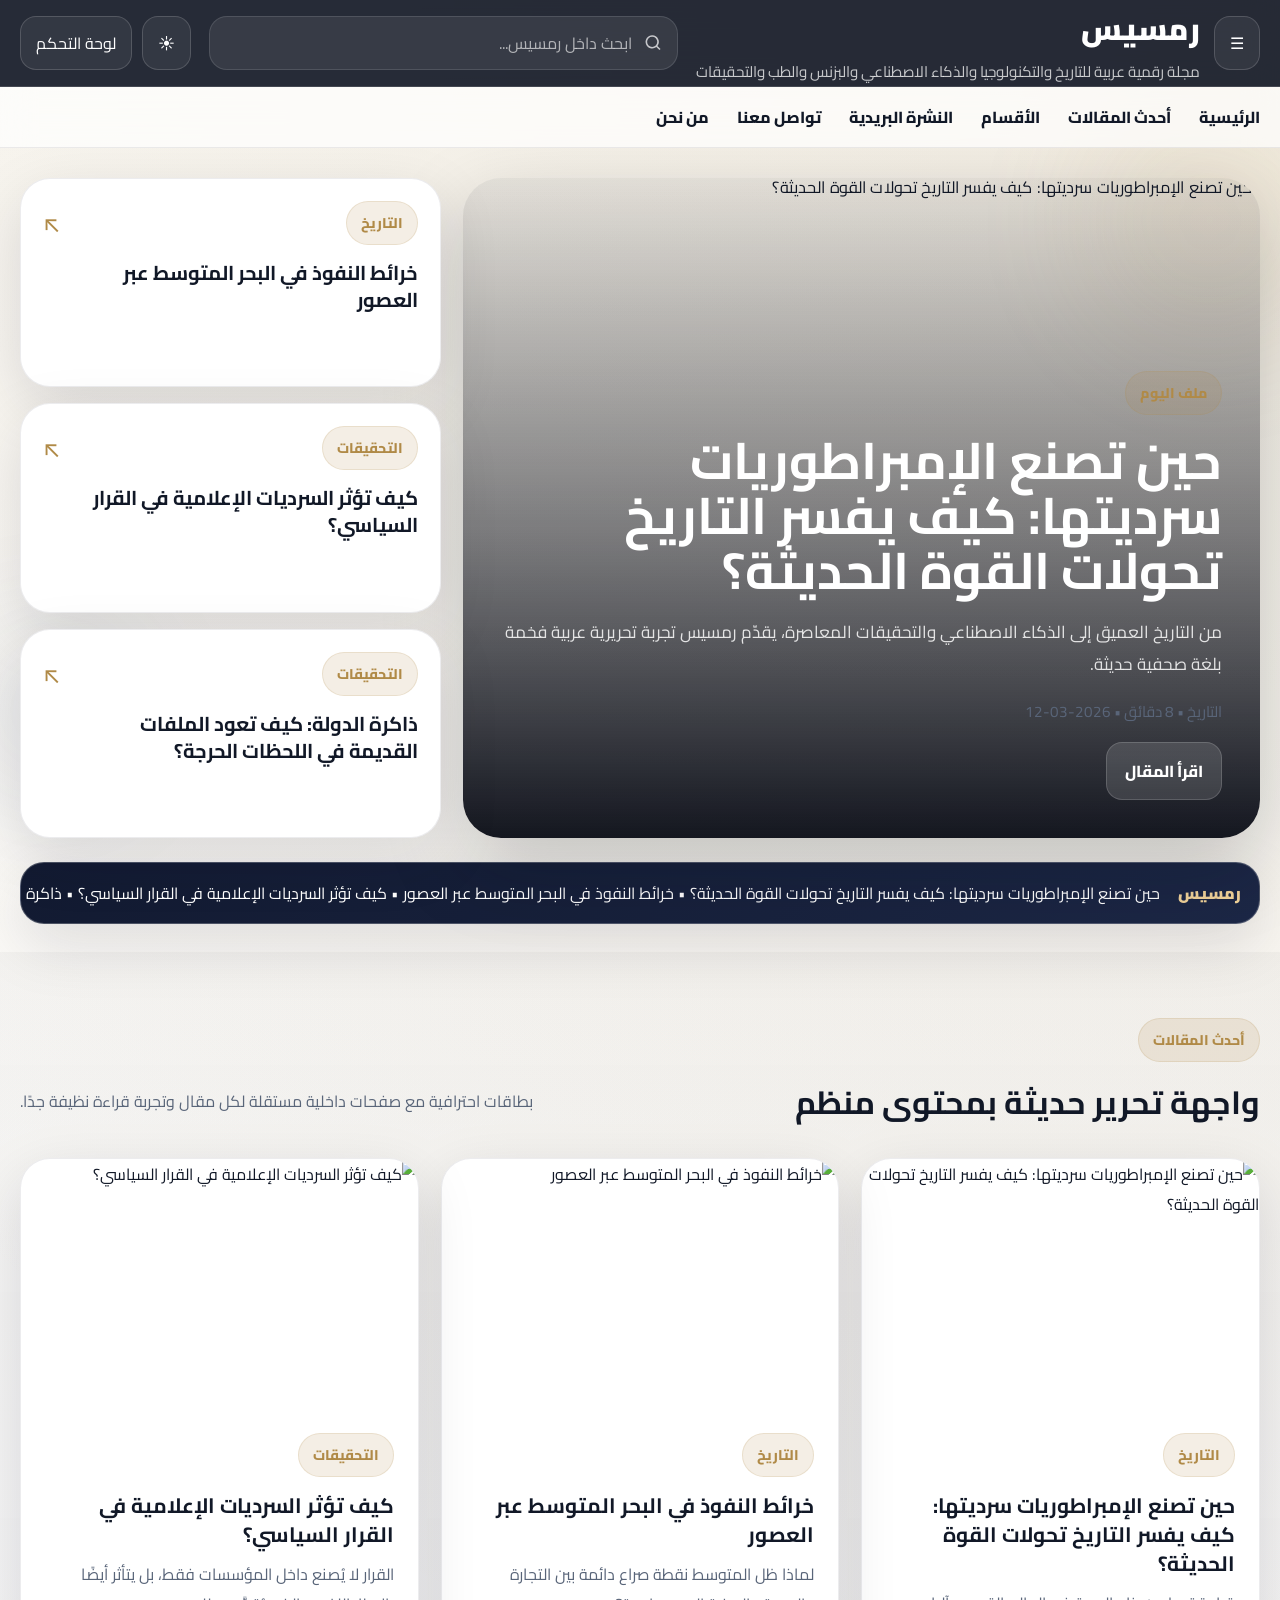
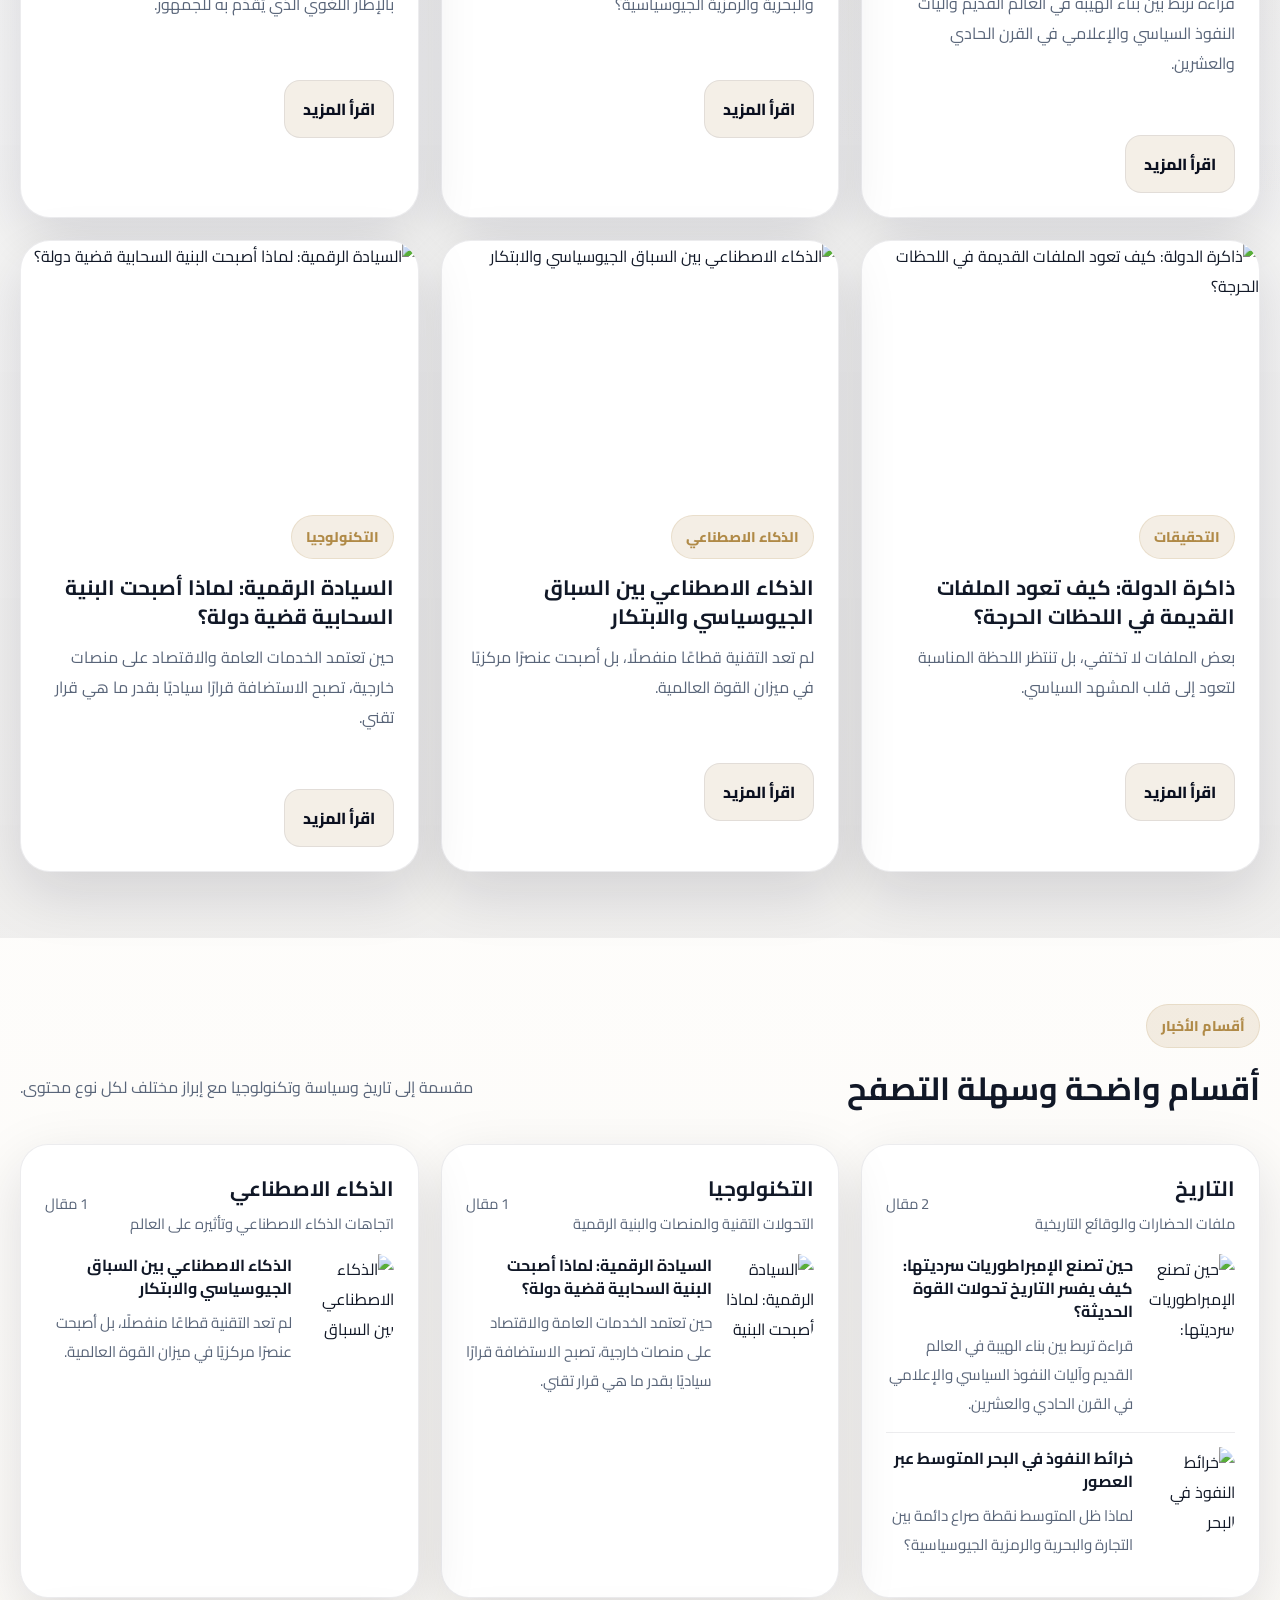
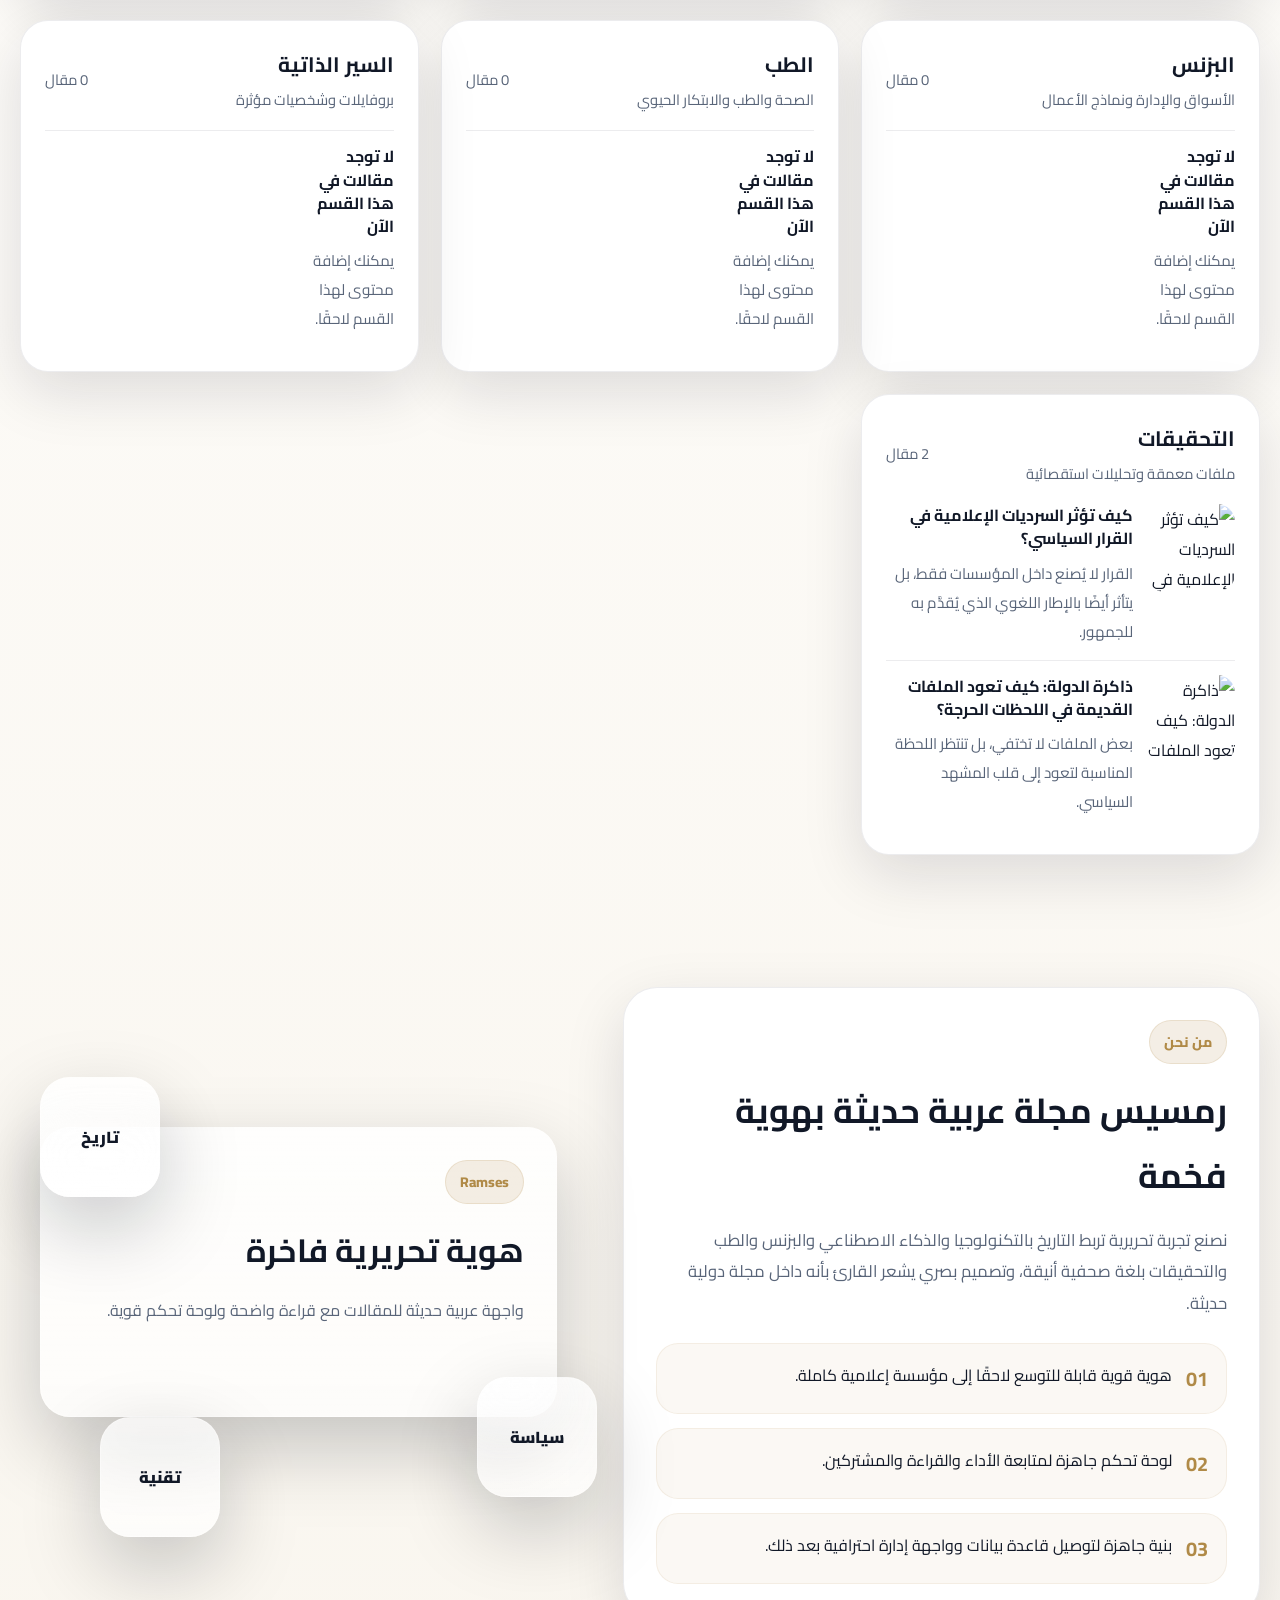
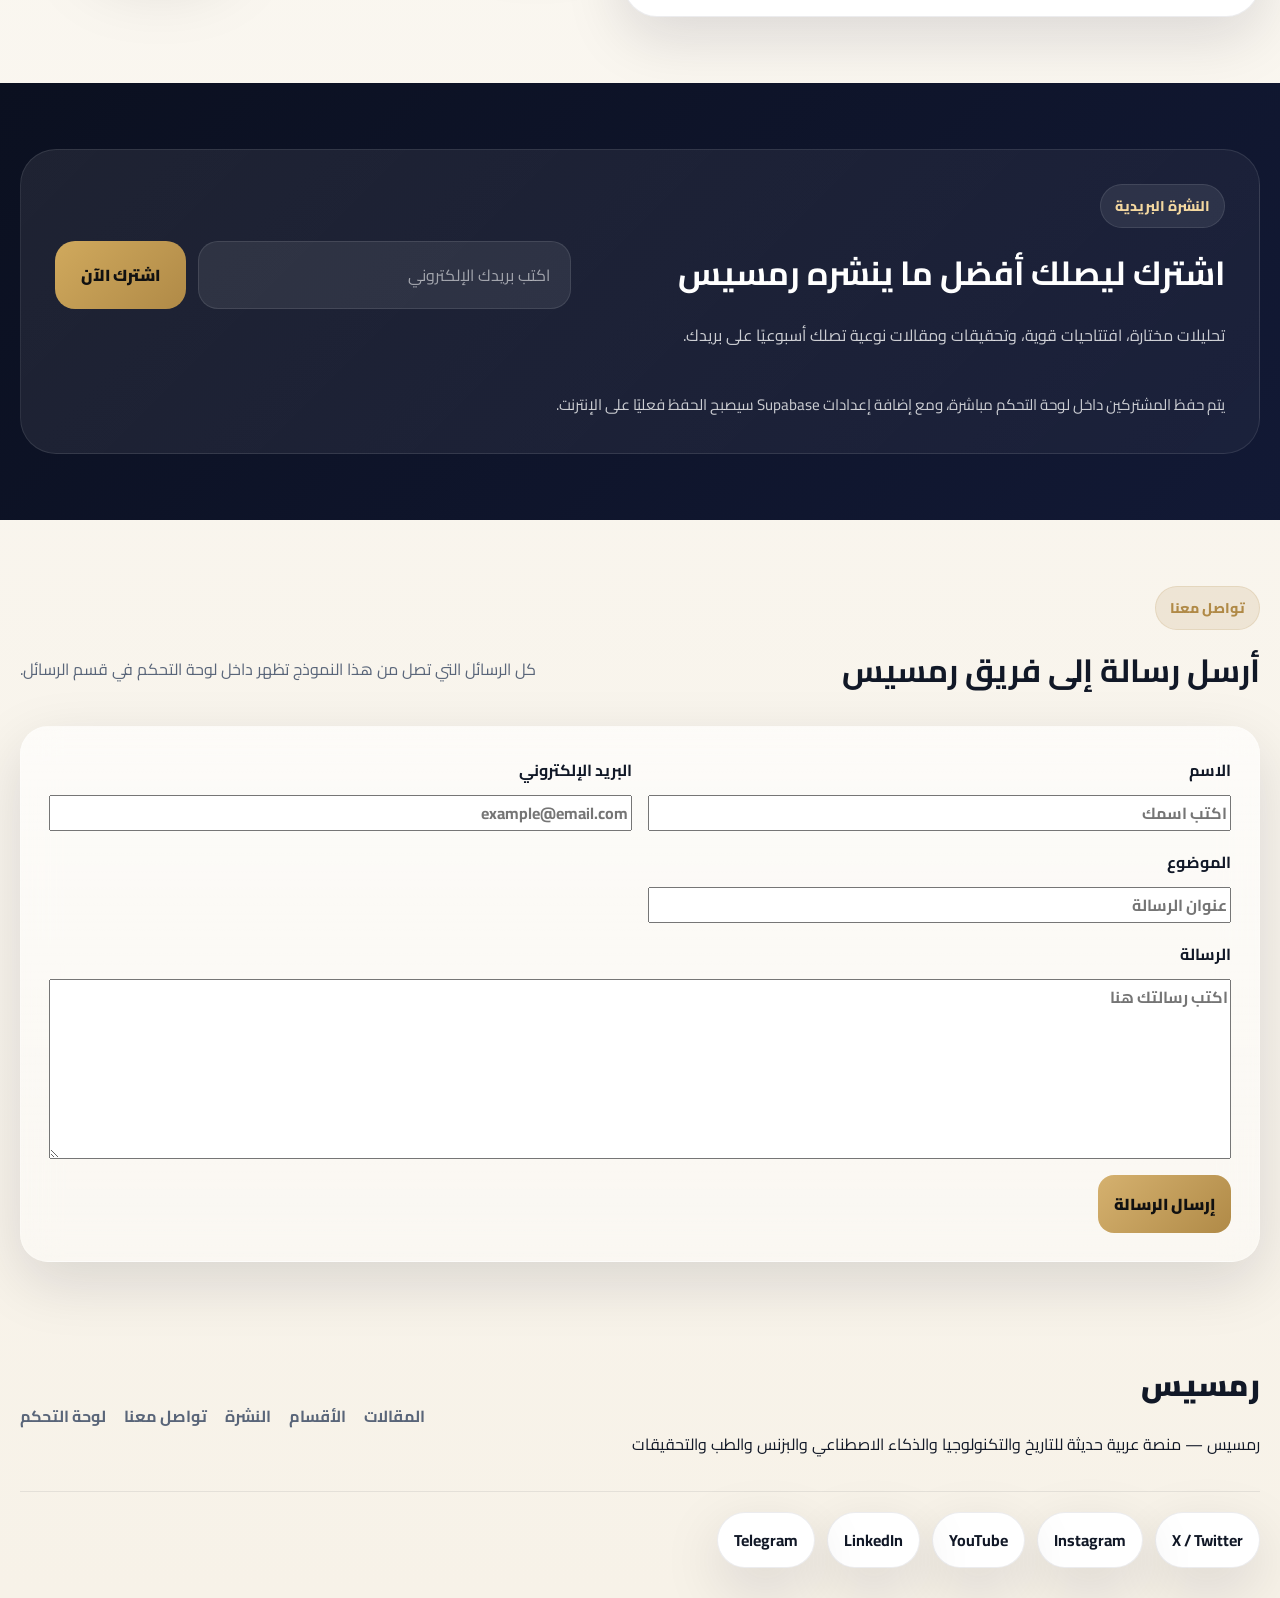
==== commit 4915961d: "Add files via upload" ====
--- a/index.html
+++ b/index.html
@@ -200,7 +200,9 @@
     <div class="container social-row" id="socialRow"></div>
   </footer>
 
+  <script src="https://cdn.jsdelivr.net/npm/@supabase/supabase-js@2"></script>
   <script src="data.js"></script>
+  <script src="supabase-config.js"></script>
   <script src="app.js"></script>
 </body>
 </html>
--- a/styles.css
+++ b/styles.css
@@ -430,3 +430,221 @@
   .analytics-sidebar { position: relative; height: auto; }
   .activity-item, .message-head { grid-template-columns: 1fr; }
 }
+
+.section-card-desc {
+  margin: 6px 0 0;
+  font-size: 0.9rem;
+  color: rgba(255,255,255,0.7);
+}
+
+.empty-link-item {
+  cursor: default;
+  opacity: 0.9;
+}
+
+.single-top-gap {
+  margin-top: 24px;
+}
+
+.categories-create-grid {
+  display: grid;
+  grid-template-columns: repeat(2, minmax(0, 1fr));
+  gap: 16px;
+}
+
+.categories-create-grid .full-span,
+.categories-create-grid .fit-btn {
+  grid-column: 1 / -1;
+}
+
+.fit-btn {
+  width: fit-content;
+}
+
+.cat-input,
+.cat-textarea {
+  width: 100%;
+  border-radius: 14px;
+  border: 1px solid rgba(176, 138, 71, 0.24);
+  background: rgba(255,255,255,0.92);
+  padding: 12px 14px;
+  font: inherit;
+}
+
+.cat-textarea {
+  min-height: 74px;
+  resize: vertical;
+}
+
+.cat-actions {
+  display: flex;
+  gap: 8px;
+  flex-wrap: wrap;
+}
+
+.mini-btn {
+  border: 1px solid rgba(176, 138, 71, 0.22);
+  background: #fff;
+  color: #111827;
+  border-radius: 10px;
+  padding: 8px 10px;
+  cursor: pointer;
+  font: inherit;
+}
+
+.switch-mini {
+  display: inline-flex;
+  align-items: center;
+  gap: 8px;
+  white-space: nowrap;
+}
+
+.pdf-report {
+  position: fixed;
+  top: -99999px;
+  left: -99999px;
+  width: 794px;
+  background: #fff;
+  color: #111827;
+  font-family: Cairo, Inter, sans-serif;
+  display: none;
+}
+
+.pdf-page {
+  width: 794px;
+  min-height: 1123px;
+  box-sizing: border-box;
+  padding: 48px;
+  background: linear-gradient(180deg, #ffffff 0%, #faf7f1 100%);
+  display: flex;
+  flex-direction: column;
+  gap: 24px;
+}
+
+.cover-page {
+  justify-content: space-between;
+  background: radial-gradient(circle at top right, rgba(176,138,71,0.18), transparent 36%), linear-gradient(180deg, #0b1020 0%, #111827 100%);
+  color: #fff;
+}
+
+.pdf-cover-mark {
+  font-size: 76px;
+  font-weight: 900;
+  letter-spacing: 6px;
+  opacity: 0.16;
+}
+
+.pdf-cover-text h1 {
+  margin: 0 0 12px;
+  font-size: 48px;
+  line-height: 1.1;
+}
+
+.pdf-kicker,
+.pdf-section-title {
+  display: inline-flex;
+  width: fit-content;
+  padding: 8px 14px;
+  border-radius: 999px;
+  background: rgba(176,138,71,0.16);
+  color: #7a5d27;
+  font-weight: 800;
+}
+
+.cover-page .pdf-kicker {
+  background: rgba(255,255,255,0.16);
+  color: #fff;
+}
+
+.pdf-meta-grid,
+.pdf-cards-grid {
+  display: grid;
+  grid-template-columns: repeat(2, minmax(0, 1fr));
+  gap: 16px;
+}
+
+.pdf-meta-grid > div,
+.pdf-metric-card {
+  border: 1px solid rgba(176,138,71,0.22);
+  border-radius: 20px;
+  padding: 18px;
+  background: rgba(255,255,255,0.92);
+  display: flex;
+  flex-direction: column;
+  gap: 8px;
+}
+
+.cover-page .pdf-meta-grid > div {
+  background: rgba(255,255,255,0.08);
+  border-color: rgba(255,255,255,0.14);
+}
+
+.pdf-metric-card strong {
+  font-size: 28px;
+}
+
+.pdf-chart-block {
+  border: 1px solid rgba(176,138,71,0.22);
+  border-radius: 24px;
+  background: #fff;
+  padding: 20px;
+}
+
+.pdf-chart-block h3,
+.pdf-two-columns h3 {
+  margin: 0 0 12px;
+}
+
+.pdf-chart-block img {
+  width: 100%;
+  height: auto;
+  display: block;
+}
+
+.pdf-table {
+  width: 100%;
+  border-collapse: collapse;
+  background: #fff;
+  border-radius: 18px;
+  overflow: hidden;
+}
+
+.pdf-table th,
+.pdf-table td {
+  border: 1px solid #eadfcd;
+  padding: 12px 14px;
+  text-align: right;
+  vertical-align: top;
+  font-size: 14px;
+}
+
+.pdf-table th {
+  background: #f5efe3;
+}
+
+.pdf-two-columns {
+  display: grid;
+  grid-template-columns: repeat(2, minmax(0, 1fr));
+  gap: 16px;
+}
+
+.compact-pdf-table th,
+.compact-pdf-table td {
+  font-size: 13px;
+}
+
+.pdf-rights {
+  margin-top: auto;
+  border-top: 2px solid #eadfcd;
+  padding-top: 18px;
+  color: #4b5563;
+}
+
+@media (max-width: 980px) {
+  .categories-create-grid,
+  .pdf-meta-grid,
+  .pdf-cards-grid,
+  .pdf-two-columns {
+    grid-template-columns: 1fr;
+  }
+}
